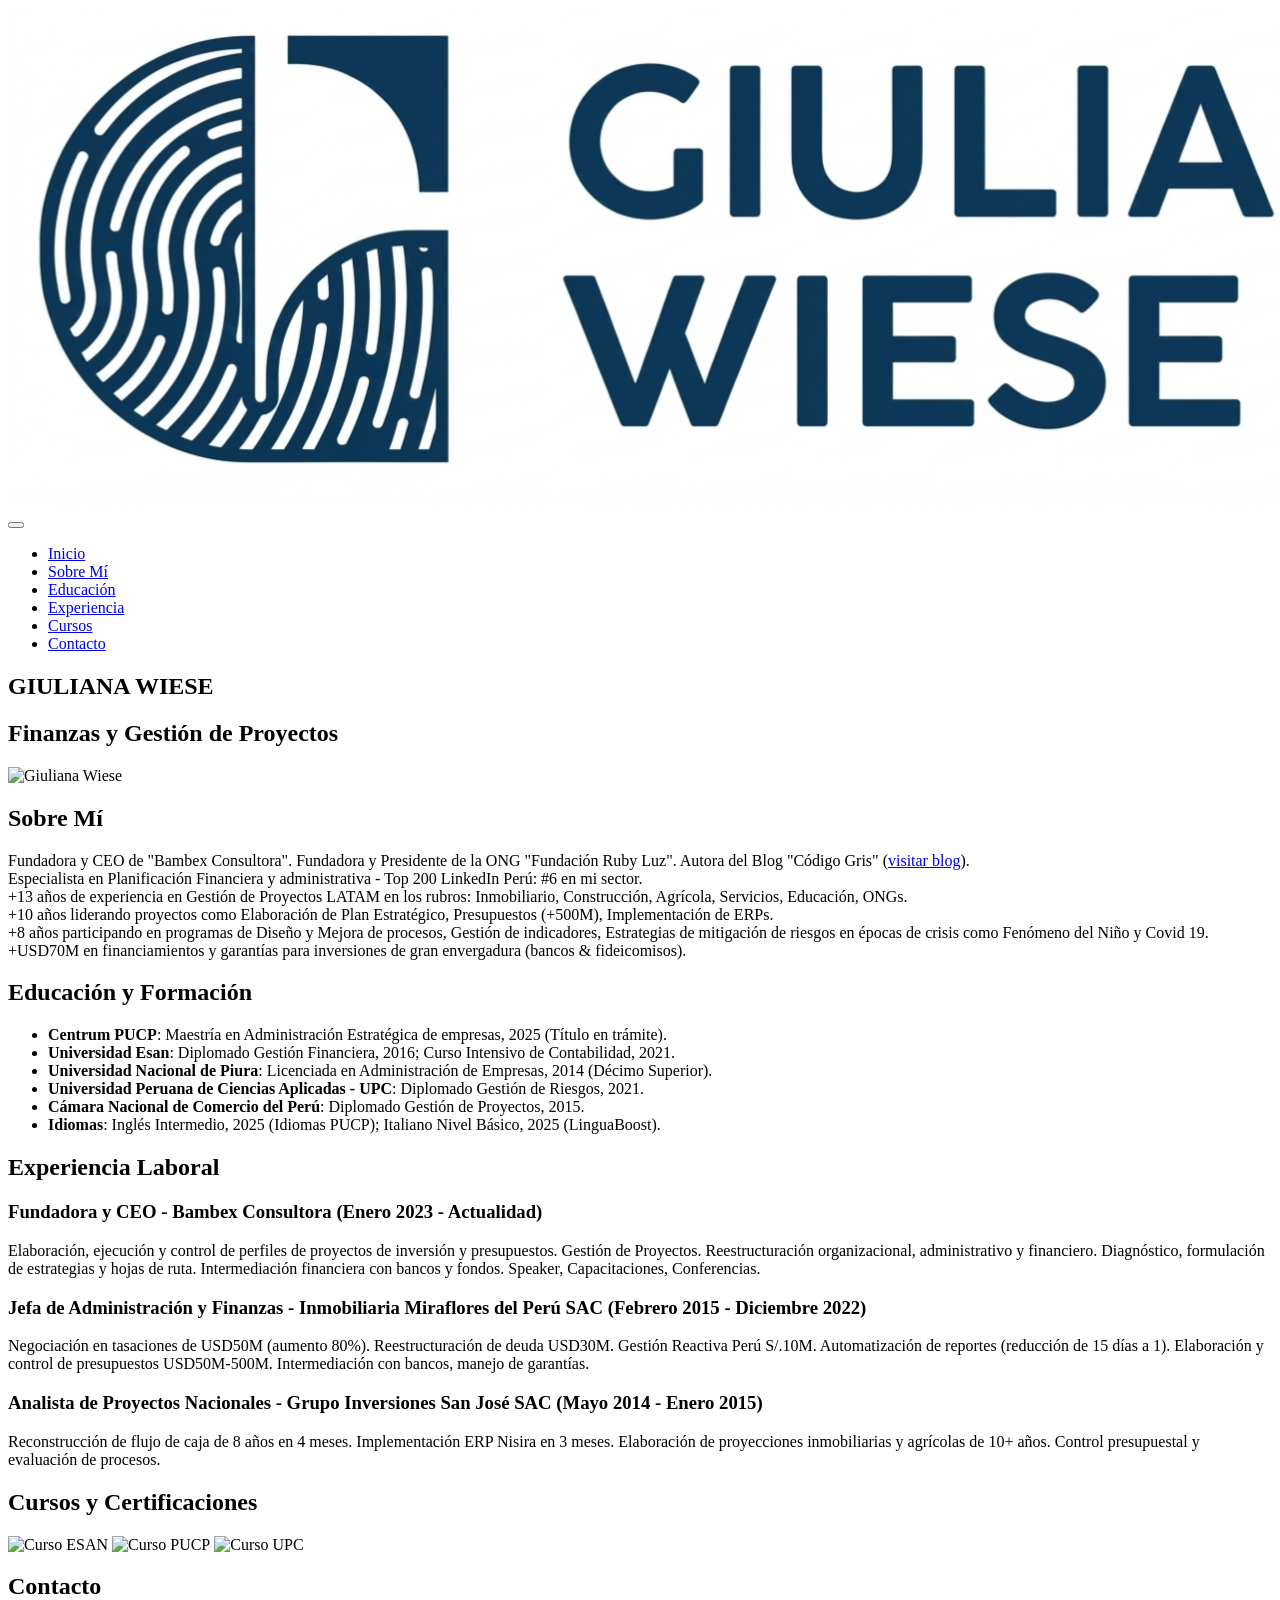
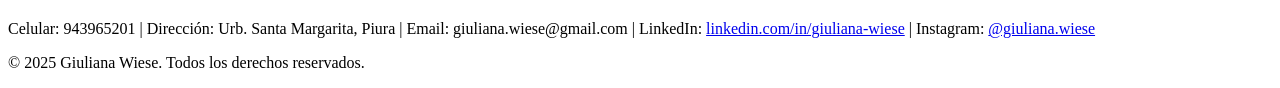
==== Giuliana_Wiese.html @ cbdc2ff4 "init" ====
<!DOCTYPE html>
<html lang="es">
<head>
    <meta charset="UTF-8">
    <meta name="viewport" content="width=device-width, initial-scale=1.0">
    <title>Giuliana Wiese</title>

    <!-- LOGO IDEA - ICONO DEL NAVEGADOR -->
    <link rel="shortcut icon" href="IMG/logo Giuliana Wiese.svg" type="image/x-icon">

    <link rel="stylesheet" href="CSS/styles.css">
</head>
<body>
    <script src="https://kit.fontawesome.com/812c8ee19a.js" crossorigin="anonymous"></script>

<header class="header">
    <div class="container">
        <img src="IMG/Giuliana Wiese.svg" alt="Logo Giuliana Wiese" class="logo">
        
        <button class="nav-toggle" aria-label="Abrir menú">
            <i class="fa-solid fa-bars"></i>
        </button>

        <nav class="nav">
            <ul class="nav-menu">
                <li><a href="#inicio">Inicio</a></li>
                <li><a href="#sobre-mi">Sobre Mí</a></li>
                <li><a href="#educacion">Educación</a></li>
                <li><a href="#proyectos">Experiencia</a></li>
                <li><a href="#cursos">Cursos</a></li>
                <li><a href="#contacto">Contacto</a></li>
            </ul>
        </nav>
    </div>
</header>

    <section id="inicio" class="hero">
        <div class="hero-content">
            <div class="hero-left">
                <h1>GIULIANA WIESE</h1>
                <h2>Finanzas y Gestión de Proyectos</h2>
            </div>
            <div class="hero-right">
                <img src="https://media.licdn.com/dms/image/v2/D4E03AQEKpZfNexnn1A/profile-displayphoto-crop_800_800/B4EZsaO39dKgAI-/0/1765671667204?e=1768435200&v=beta&t=50oir6DM-C23G1KbTkxs_FndCdaPCpqLBqgyTLRrye8" alt="Giuliana Wiese" class="hero-photo">
            </div>
        </div>
    </section>

    <section id="sobre-mi" class="section">
        <div class="container">
            <h2>Sobre Mí</h2>
            <p>Fundadora y CEO de "Bambex Consultora". Fundadora y Presidente de la ONG "Fundación Ruby Luz". Autora del Blog "Código Gris" (<a href="https://codigogris.blogspot.com/" target="_blank">visitar blog</a>).<br>
            Especialista en Planificación Financiera y administrativa - Top 200 LinkedIn Perú: #6 en mi sector.<br>
            +13 años de experiencia en Gestión de Proyectos LATAM en los rubros: Inmobiliario, Construcción, Agrícola, Servicios, Educación, ONGs.<br>
            +10 años liderando proyectos como Elaboración de Plan Estratégico, Presupuestos (+500M), Implementación de ERPs.<br>
            +8 años participando en programas de Diseño y Mejora de procesos, Gestión de indicadores, Estrategias de mitigación de riesgos en épocas de crisis como Fenómeno del Niño y Covid 19.<br>
            +USD70M en financiamientos y garantías para inversiones de gran envergadura (bancos & fideicomisos).</p>
        </div>
    </section>

    <section id="educacion" class="section bg-light">
        <div class="container">
            <h2>Educación y Formación</h2>
            <ul>
                <li><strong>Centrum PUCP</strong>: Maestría en Administración Estratégica de empresas, 2025 (Título en trámite).</li>
                <li><strong>Universidad Esan</strong>: Diplomado Gestión Financiera, 2016; Curso Intensivo de Contabilidad, 2021.</li>
                <li><strong>Universidad Nacional de Piura</strong>: Licenciada en Administración de Empresas, 2014 (Décimo Superior).</li>
                <li><strong>Universidad Peruana de Ciencias Aplicadas - UPC</strong>: Diplomado Gestión de Riesgos, 2021.</li>
                <li><strong>Cámara Nacional de Comercio del Perú</strong>: Diplomado Gestión de Proyectos, 2015.</li>
                <li><strong>Idiomas</strong>: Inglés Intermedio, 2025 (Idiomas PUCP); Italiano Nivel Básico, 2025 (LinguaBoost).</li>
            </ul>
        </div>
    </section>

    <section id="proyectos" class="section">
        <div class="container">
            <h2>Experiencia Laboral</h2>
            <div class="proyectos-grid">
                <div class="proyecto">
                    <h3>Fundadora y CEO - Bambex Consultora (Enero 2023 - Actualidad)</h3>
                    <p>Elaboración, ejecución y control de perfiles de proyectos de inversión y presupuestos. Gestión de Proyectos. Reestructuración organizacional, administrativo y financiero. Diagnóstico, formulación de estrategias y hojas de ruta. Intermediación financiera con bancos y fondos. Speaker, Capacitaciones, Conferencias.</p>
                </div>
                <div class="proyecto">
                    <h3>Jefa de Administración y Finanzas - Inmobiliaria Miraflores del Perú SAC (Febrero 2015 - Diciembre 2022)</h3>
                    <p>Negociación en tasaciones de USD50M (aumento 80%). Reestructuración de deuda USD30M. Gestión Reactiva Perú S/.10M. Automatización de reportes (reducción de 15 días a 1). Elaboración y control de presupuestos USD50M-500M. Intermediación con bancos, manejo de garantías.</p>
                </div>
                <div class="proyecto">
                    <h3>Analista de Proyectos Nacionales - Grupo Inversiones San José SAC (Mayo 2014 - Enero 2015)</h3>
                    <p>Reconstrucción de flujo de caja de 8 años en 4 meses. Implementación ERP Nisira en 3 meses. Elaboración de proyecciones inmobiliarias y agrícolas de 10+ años. Control presupuestal y evaluación de procesos.</p>
                </div>
            </div>
        </div>
    </section>

    <section id="cursos" class="section bg-light">
        <div class="container">
            <h2>Cursos y Certificaciones</h2>
            <div class="cursos-grid">
                <img src="https://capacitaciones.fri-esan.edu.pe/upload/certificates/174352535967ec15ef58862-certificado%20curso%20.png" alt="Curso ESAN">
                <img src="https://media.licdn.com/dms/image/v2/D4E22AQFYQ2NC1xnrow/feedshare-shrink_800/B4EZf3nHykHIAo-/0/1752205920283?e=2147483647&v=beta&t=PQYi19k3oQAfQqUS75nJ3C7Ima34NGa8TEet9ImayVM" alt="Curso PUCP">
                <img src="https://postgrado.upc.edu.pe/landings/images/certificados/certificacion-en-lean-construction-management.jpg" alt="Curso UPC">
            </div>
        </div>
    </section>

    <section id="contacto" class="section">
        <div class="container">
            <h2>Contacto</h2>
            <p>Celular: 943965201 | Dirección: Urb. Santa Margarita, Piura | Email: giuliana.wiese@gmail.com | LinkedIn: <a href="https://pe.linkedin.com/in/giuliana-wiese" target="_blank">linkedin.com/in/giuliana-wiese</a> | Instagram: <a href="https://www.instagram.com/giuliana.wiese/" target="_blank">@giuliana.wiese</a></p>
        </div>
    </section>

    <footer class="footer">
        <p>© 2025 Giuliana Wiese. Todos los derechos reservados.</p>
    </footer>

    <script src="JS/script.js"></script>
    <script>
    const navToggle = document.querySelector(".nav-toggle");
    const navMenu = document.querySelector(".nav");

    navToggle.addEventListener("click", () => {
        navMenu.classList.toggle("active");
    });
    </script>
</body>
</html>
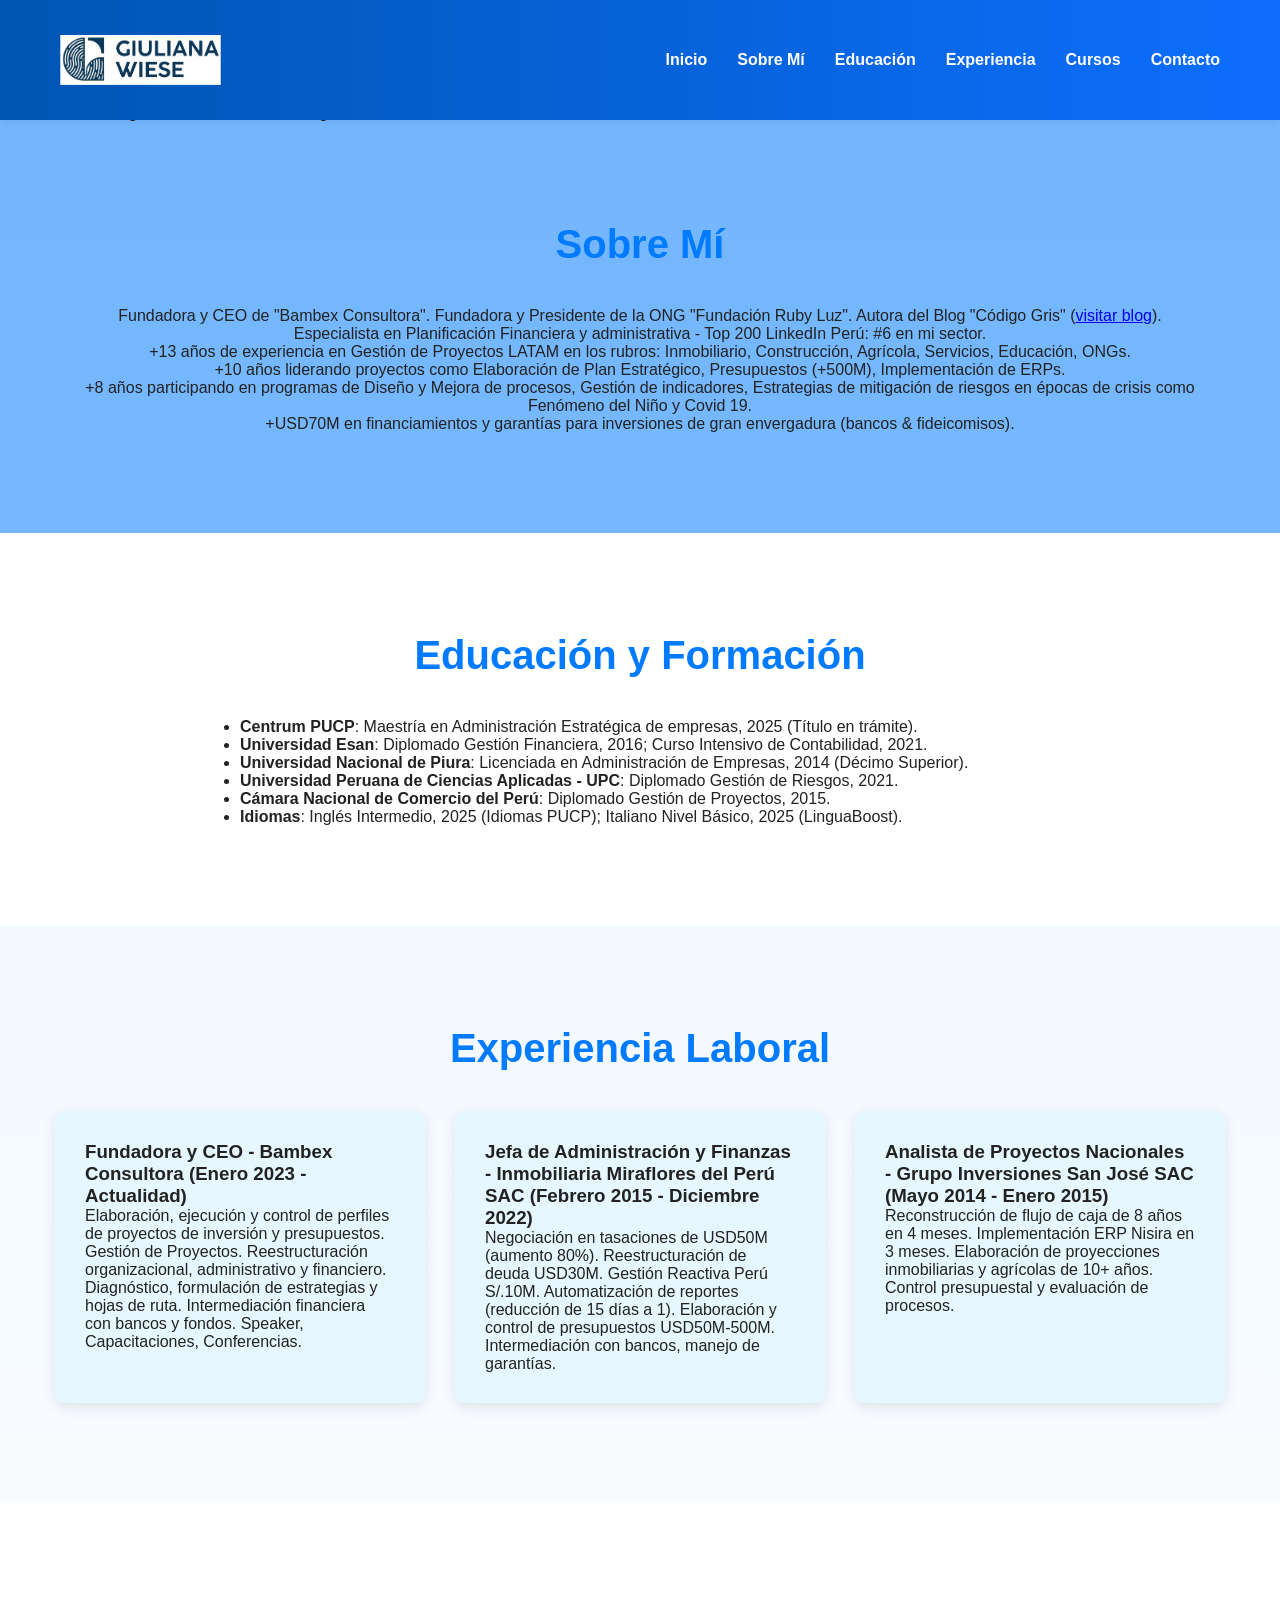
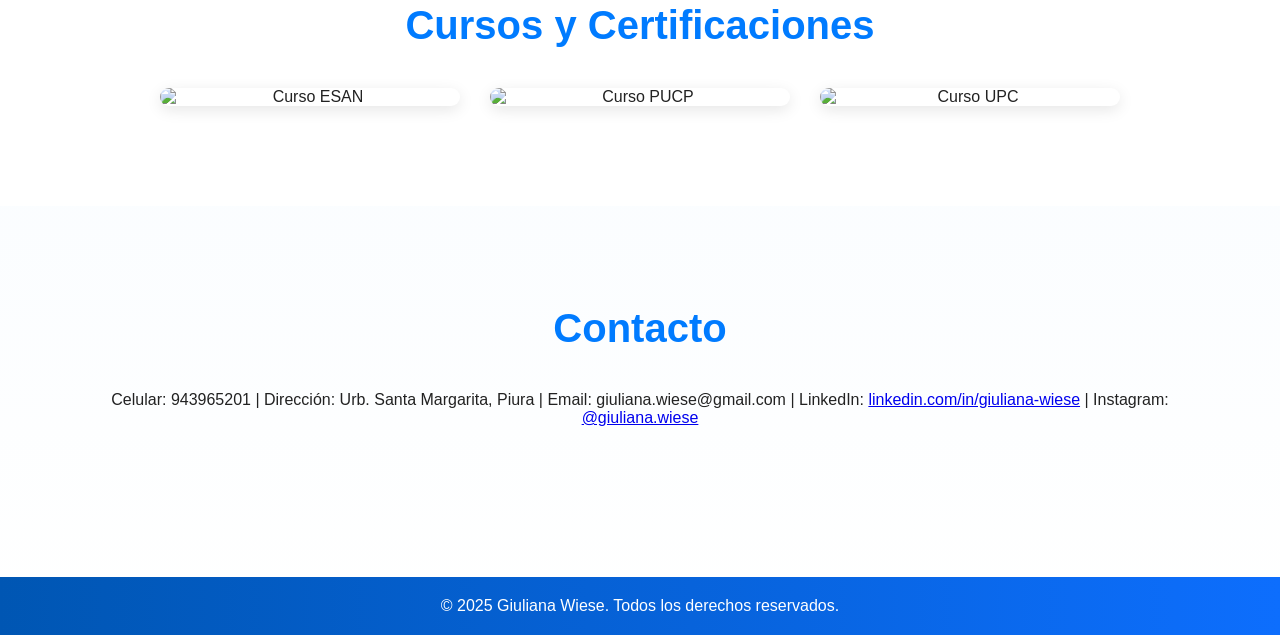
==== commit ba57800f: "df" ====
--- a/Giuliana_Wiese.html
+++ b/Giuliana_Wiese.html
@@ -8,7 +8,7 @@
     <!-- LOGO IDEA - ICONO DEL NAVEGADOR -->
     <link rel="shortcut icon" href="IMG/logo Giuliana Wiese.svg" type="image/x-icon">
 
-    <link rel="stylesheet" href="CSS/styles.css">
+    <link rel="stylesheet" href="css/styles.css">
 </head>
 <body>
     <script src="https://kit.fontawesome.com/812c8ee19a.js" crossorigin="anonymous"></script>
@@ -114,7 +114,7 @@
         <p>© 2025 Giuliana Wiese. Todos los derechos reservados.</p>
     </footer>
 
-    <script src="JS/script.js"></script>
+    <script src="js/script.js"></script>
     <script>
     const navToggle = document.querySelector(".nav-toggle");
     const navMenu = document.querySelector(".nav");
--- a/css/styles.css
+++ b/css/styles.css
@@ -0,0 +1,291 @@
+/* Reset básico */
+* {
+    margin: 0;
+    padding: 0;
+    box-sizing: border-box;
+}
+
+:root {
+    --blue-50: #e9f5ff;
+    --primary: #0d6efd;
+    --primary-dark: #0056b3;
+    --text: #222222;
+}
+
+body {
+    font-family: 'Arial', sans-serif;
+    background: linear-gradient(to bottom, var(--blue-50), #ffffff);
+    color: var(--text);
+}
+
+.container {
+    max-width: 1200px;
+    margin: 20px auto;
+    padding: 0 15px;
+}
+
+.header {
+    background: linear-gradient(to right, var(--primary-dark), var(--primary));
+    box-shadow: 0 2px 10px rgba(0, 0, 0, 0.08);
+    position: fixed;
+    width: 100%;
+    top: 0;
+    z-index: 1000;
+}
+
+.header .container {
+    display: flex;
+    justify-content: space-between;
+    align-items: center;
+    padding: 15px 20px;
+}
+
+.logo {
+    height: 50px;
+}
+
+.nav ul {
+    display: flex;
+    list-style: none;
+}
+
+.nav ul li {
+    margin-left: 30px;
+}
+
+.nav ul li a {
+    text-decoration: none;
+    color: #ffffff; /* blanco sobre header azul */
+    font-weight: bold;
+    transition: color 0.3s;
+}
+
+.nav ul li a:hover {
+    color: #cfeaff;
+}
+
+.btn {
+    background-color: var(--primary);
+    color: #ffffff;
+    padding: 10px 30px;
+    border-radius: 5px;
+    text-decoration: none;
+    font-weight: bold;
+    transition: background-color 0.3s;
+}
+.btn:hover {
+    background-color: var(--primary-dark);
+}
+
+.hero::before {
+    content: '';
+    position: absolute;
+    top: 0;
+    left: 0;
+    width: 100%;
+    height: 100%;
+    background-color: rgba(0, 123, 255, 0.5); /* Overlay azul claro */
+}
+
+.hero-content {
+    position: relative;
+    z-index: 1;
+    display: flex;
+    justify-content: space-between;
+    align-items: center;
+    width: 100%;
+    max-width: 1200px;
+    padding: 0 20px;
+}
+
+.hero-left {
+    flex: 1;
+    text-align: left;
+}
+
+.hero-left h1 {
+    font-size: 4rem;
+    margin-bottom: 20px;
+}
+
+.hero-left p {
+    font-size: 1.5rem;
+    margin-bottom: 30px;
+}
+
+.hero-right {
+    flex: 1;
+    display: flex;
+    justify-content: flex-end;
+}
+
+.hero-photo {
+    max-width: 400px;
+    opacity: 1;
+    border-radius: 20%;
+}
+
+.btn {
+    background-color: #ffffff;
+    color: #007bff;
+    padding: 10px 30px;
+    border-radius: 5px;
+    text-decoration: none;
+    font-weight: bold;
+    transition: background-color 0.3s;
+}
+
+.btn:hover {
+    background-color: #e6f0ff;
+}
+
+.section {
+    padding: 80px 0;
+    text-align: center;
+}
+
+.section h2 {
+    font-size: 2.5rem;
+    margin-bottom: 40px;
+    color: #007bff;
+}
+
+.section ul {
+    list-style-type: disc;
+    max-width: 800px;
+    margin: 0 auto;
+    text-align: left;
+}
+
+.bg-light {
+    background-color: #ffffff;
+}
+
+.proyectos-grid {
+    display: grid;
+    grid-template-columns: repeat(auto-fit, minmax(300px, 1fr));
+    gap: 30px;
+}
+
+.proyecto {
+    background-color: #e6f7ff;
+    padding: 30px;
+    border-radius: 10px;
+    box-shadow: 0 4px 15px rgba(0, 0, 0, 0.1);
+    text-align: left;
+}
+
+.cursos-grid {
+    display: flex;
+    justify-content: center;
+    gap: 30px;
+    flex-wrap: wrap;
+}
+
+.cursos-grid img {
+    width: 300px;
+    height: auto;
+    border-radius: 10px;
+    box-shadow: 0 4px 15px rgba(0, 0, 0, 0.1);
+}
+
+.footer {
+    background: linear-gradient(to right, var(--primary-dark), var(--primary));
+    color: white;
+    text-align: center;
+    padding: 20px 0;
+    margin-top: 50px;
+}
+
+/* Estilo del botón */
+.nav-toggle {
+    display: none; /* Se oculta en PC */
+    background: transparent;
+    border: none;
+    cursor: pointer;
+    /* Estilo del icono de FontAwesome */
+    font-size: 30px; 
+    color: #333; 
+}
+
+/* Responsivo */
+@media (max-width: 768px) {
+    .hero-content {
+        flex-direction: column;
+    }
+    .hero-left {
+        text-align: center;
+    }
+    .hero-right {
+        margin-top: 20px;
+        justify-content: center;
+    }
+    .hero-left h1 {
+        font-size: 3rem;
+    }
+    .nav ul {
+        flex-direction: column;
+    }
+    .nav ul li {
+        margin: 10px 0;
+    }
+    .nav-toggle {
+        display: block; /* Mostrar icono de barras */
+    }
+
+    .nav {
+        /* 1. Posicionamiento */
+        position: absolute;
+        top: 100%; /* Aparece justo debajo del header */
+        left: 0;
+        width: 100%;
+        background-color: #f8f8f8;
+        
+        /* 2. El truco del deslizamiento */
+        max-height: 0;        /* Altura inicial cero */
+        overflow: hidden;    /* Esconde lo que se sale de la caja */
+        opacity: 0;          /* Totalmente transparente */
+        transition: max-height 0.4s ease-in-out, opacity 0.3s ease; 
+    }
+
+    /* 3. Estado cuando el menú está ABIERTO */
+    .nav.active {
+        max-height: 500px;   /* Un valor mayor al tamaño real del menú */
+        opacity: 1;          /* Se vuelve visible */
+    }
+
+    /* Estilos de la lista */
+    .nav-menu {
+        flex-direction: column;
+        padding: 20px;
+        list-style: none;
+    }
+
+    .nav-menu li {
+        margin: 10px 0;
+        border-bottom: 1px solid #ddd; /* Separador opcional */
+    }
+}
+.section {
+    opacity: 0;
+    transform: translateY(50px);
+    transition: opacity 0.5s ease, transform 0.5s ease;
+}
+
+.section.visible {
+    opacity: 1;
+    transform: translateY(0);
+}
+
+.proyecto {
+    transition: transform 0.3s ease;
+}
+
+.hero-content {
+    opacity: 0;
+    transition: opacity 1s ease;
+}
+
+.hero-content.visible {
+    opacity: 1;
+}
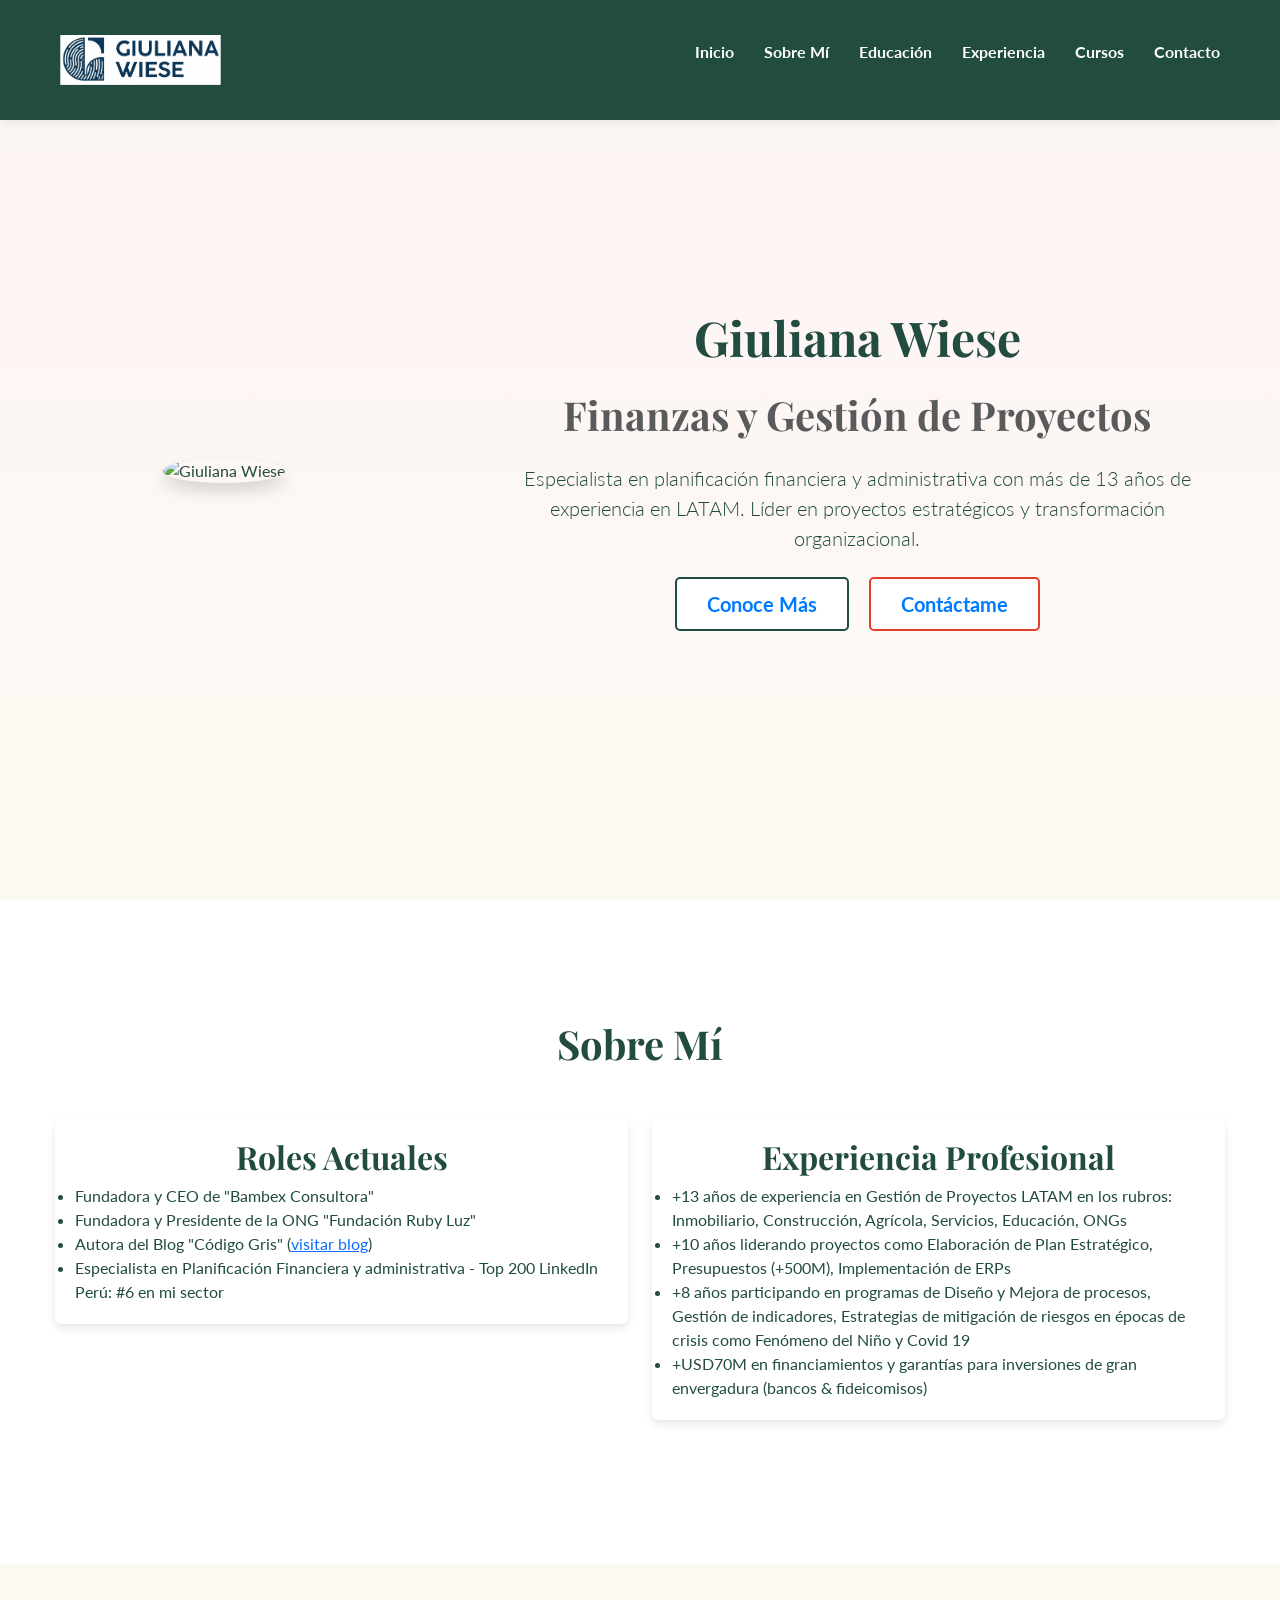
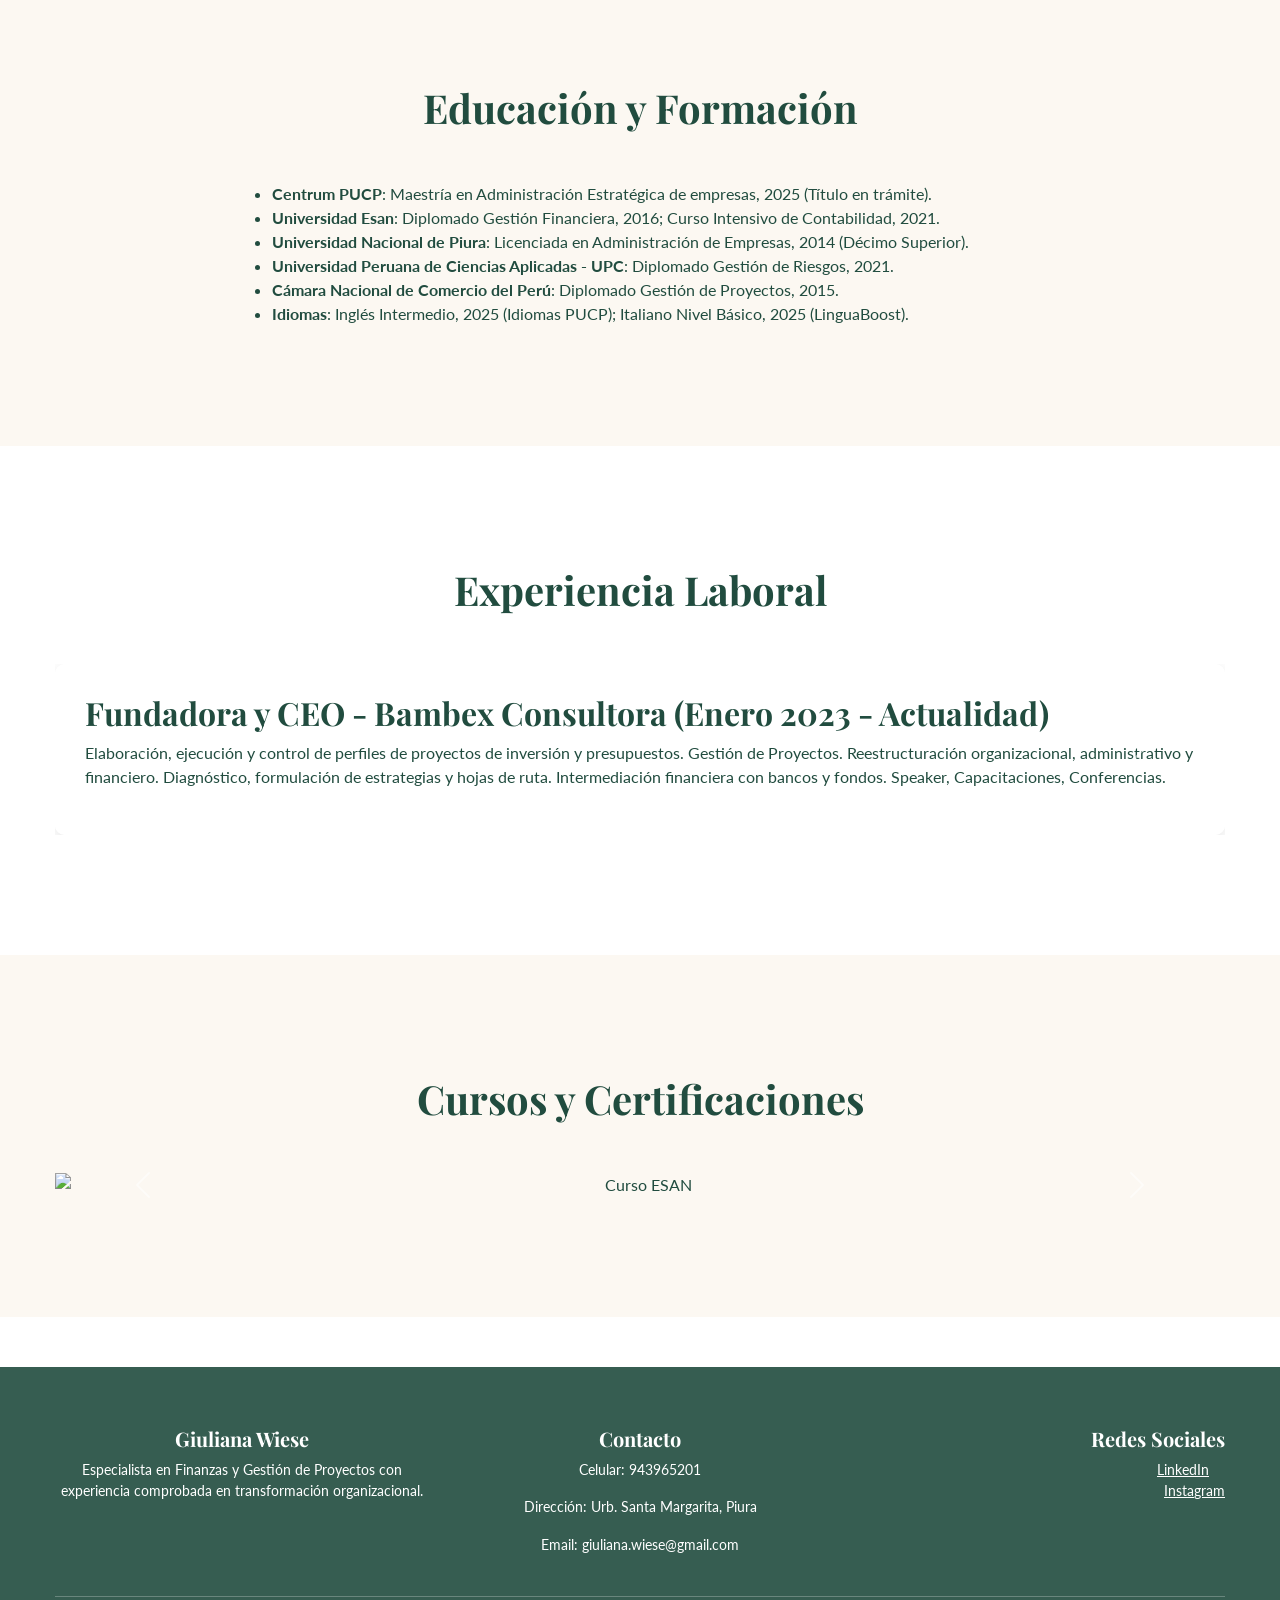
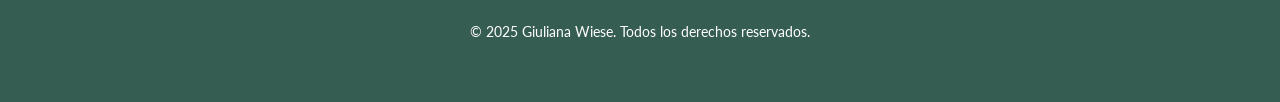
==== commit 3d0f1375: "sd" ====
--- a/Giuliana_Wiese.html
+++ b/Giuliana_Wiese.html
@@ -8,9 +8,14 @@
     <!-- LOGO IDEA - ICONO DEL NAVEGADOR -->
     <link rel="shortcut icon" href="IMG/logo Giuliana Wiese.svg" type="image/x-icon">
 
+    <!-- Bootstrap CSS -->
+    <link href="https://cdn.jsdelivr.net/npm/bootstrap@5.3.3/dist/css/bootstrap.min.css" rel="stylesheet">
+    <!-- Google Fonts -->
+    <link href="https://fonts.googleapis.com/css2?family=Playfair+Display:wght@400;700&family=Lato:wght@300;400;700&display=swap" rel="stylesheet">
+
     <link rel="stylesheet" href="css/styles.css">
 </head>
-<body>
+<body class="page-gradient">
     <script src="https://kit.fontawesome.com/812c8ee19a.js" crossorigin="anonymous"></script>
 
 <header class="header">
@@ -28,20 +33,25 @@
                 <li><a href="#educacion">Educación</a></li>
                 <li><a href="#proyectos">Experiencia</a></li>
                 <li><a href="#cursos">Cursos</a></li>
-                <li><a href="#contacto">Contacto</a></li>
+                <li><a href="#footer">Contacto</a></li>
             </ul>
         </nav>
     </div>
 </header>
 
     <section id="inicio" class="hero">
-        <div class="hero-content">
-            <div class="hero-left">
-                <h1>GIULIANA WIESE</h1>
-                <h2>Finanzas y Gestión de Proyectos</h2>
-            </div>
-            <div class="hero-right">
-                <img src="https://media.licdn.com/dms/image/v2/D4E03AQEKpZfNexnn1A/profile-displayphoto-crop_800_800/B4EZsaO39dKgAI-/0/1765671667204?e=1768435200&v=beta&t=50oir6DM-C23G1KbTkxs_FndCdaPCpqLBqgyTLRrye8" alt="Giuliana Wiese" class="hero-photo">
+        <div class="container">
+            <div class="row align-items-center">
+                <div class="col-md-4 col-12 text-center">
+                    <img src="https://media.licdn.com/dms/image/v2/D4E03AQEKpZfNexnn1A/profile-displayphoto-crop_800_800/B4EZsaO39dKgAI-/0/1765671667204?e=1768435200&v=beta&t=50oir6DM-C23G1KbTkxs_FndCdaPCpqLBqgyTLRrye8" alt="Giuliana Wiese" class="hero-photo img-fluid rounded-circle shadow">
+                </div>
+                <div class="col-md-8 col-12">
+                    <h1 class="mb-4">Giuliana Wiese</h1>
+                    <h2 class="mb-4 text-muted">Finanzas y Gestión de Proyectos</h2>
+                    <p class="lead mb-4">Especialista en planificación financiera y administrativa con más de 13 años de experiencia en LATAM. Líder en proyectos estratégicos y transformación organizacional.</p>
+                    <a href="#sobre-mi" class="btn btn-lg me-3">Conoce Más</a>
+                    <a href="wa.link/rp80px" class="btn btn-outline-accent btn-lg">Contáctame</a>
+                </div>
             </div>
         </div>
     </section>
@@ -49,12 +59,32 @@
     <section id="sobre-mi" class="section">
         <div class="container">
             <h2>Sobre Mí</h2>
-            <p>Fundadora y CEO de "Bambex Consultora". Fundadora y Presidente de la ONG "Fundación Ruby Luz". Autora del Blog "Código Gris" (<a href="https://codigogris.blogspot.com/" target="_blank">visitar blog</a>).<br>
-            Especialista en Planificación Financiera y administrativa - Top 200 LinkedIn Perú: #6 en mi sector.<br>
-            +13 años de experiencia en Gestión de Proyectos LATAM en los rubros: Inmobiliario, Construcción, Agrícola, Servicios, Educación, ONGs.<br>
-            +10 años liderando proyectos como Elaboración de Plan Estratégico, Presupuestos (+500M), Implementación de ERPs.<br>
-            +8 años participando en programas de Diseño y Mejora de procesos, Gestión de indicadores, Estrategias de mitigación de riesgos en épocas de crisis como Fenómeno del Niño y Covid 19.<br>
-            +USD70M en financiamientos y garantías para inversiones de gran envergadura (bancos & fideicomisos).</p>
+            <div class="row text-center mt-5">
+                <div class="col-md-6 mb-4">
+                    <div class="metric-card">
+                        <i class="fas fa-user-tie fa-3x mb-3"></i>
+                        <h3>Roles Actuales</h3>
+                        <ul class="activity-list">
+                            <li>Fundadora y CEO de "Bambex Consultora"</li>
+                            <li>Fundadora y Presidente de la ONG "Fundación Ruby Luz"</li>
+                            <li>Autora del Blog "Código Gris" (<a href="https://codigogris.blogspot.com/" target="_blank">visitar blog</a>)</li>
+                            <li>Especialista en Planificación Financiera y administrativa - Top 200 LinkedIn Perú: #6 en mi sector</li>
+                        </ul>
+                    </div>
+                </div>
+                <div class="col-md-6 mb-4">
+                    <div class="metric-card">
+                        <i class="fas fa-briefcase fa-3x mb-3"></i>
+                        <h3>Experiencia Profesional</h3>
+                        <ul class="activity-list">
+                            <li>+13 años de experiencia en Gestión de Proyectos LATAM en los rubros: Inmobiliario, Construcción, Agrícola, Servicios, Educación, ONGs</li>
+                            <li>+10 años liderando proyectos como Elaboración de Plan Estratégico, Presupuestos (+500M), Implementación de ERPs</li>
+                            <li>+8 años participando en programas de Diseño y Mejora de procesos, Gestión de indicadores, Estrategias de mitigación de riesgos en épocas de crisis como Fenómeno del Niño y Covid 19</li>
+                            <li>+USD70M en financiamientos y garantías para inversiones de gran envergadura (bancos & fideicomisos)</li>
+                        </ul>
+                    </div>
+                </div>
+            </div>
         </div>
     </section>
 
@@ -75,19 +105,35 @@
     <section id="proyectos" class="section">
         <div class="container">
             <h2>Experiencia Laboral</h2>
-            <div class="proyectos-grid">
-                <div class="proyecto">
-                    <h3>Fundadora y CEO - Bambex Consultora (Enero 2023 - Actualidad)</h3>
-                    <p>Elaboración, ejecución y control de perfiles de proyectos de inversión y presupuestos. Gestión de Proyectos. Reestructuración organizacional, administrativo y financiero. Diagnóstico, formulación de estrategias y hojas de ruta. Intermediación financiera con bancos y fondos. Speaker, Capacitaciones, Conferencias.</p>
-                </div>
-                <div class="proyecto">
-                    <h3>Jefa de Administración y Finanzas - Inmobiliaria Miraflores del Perú SAC (Febrero 2015 - Diciembre 2022)</h3>
-                    <p>Negociación en tasaciones de USD50M (aumento 80%). Reestructuración de deuda USD30M. Gestión Reactiva Perú S/.10M. Automatización de reportes (reducción de 15 días a 1). Elaboración y control de presupuestos USD50M-500M. Intermediación con bancos, manejo de garantías.</p>
-                </div>
-                <div class="proyecto">
-                    <h3>Analista de Proyectos Nacionales - Grupo Inversiones San José SAC (Mayo 2014 - Enero 2015)</h3>
-                    <p>Reconstrucción de flujo de caja de 8 años en 4 meses. Implementación ERP Nisira en 3 meses. Elaboración de proyecciones inmobiliarias y agrícolas de 10+ años. Control presupuestal y evaluación de procesos.</p>
-                </div>
+            <div id="proyectosCarousel" class="carousel slide" data-bs-ride="carousel">
+                <div class="carousel-inner">
+                    <div class="carousel-item active">
+                        <div class="proyecto">
+                            <h3>Fundadora y CEO - Bambex Consultora (Enero 2023 - Actualidad)</h3>
+                            <p>Elaboración, ejecución y control de perfiles de proyectos de inversión y presupuestos. Gestión de Proyectos. Reestructuración organizacional, administrativo y financiero. Diagnóstico, formulación de estrategias y hojas de ruta. Intermediación financiera con bancos y fondos. Speaker, Capacitaciones, Conferencias.</p>
+                        </div>
+                    </div>
+                    <div class="carousel-item">
+                        <div class="proyecto">
+                            <h3>Jefa de Administración y Finanzas - Inmobiliaria Miraflores del Perú SAC (Febrero 2015 - Diciembre 2022)</h3>
+                            <p>Negociación en tasaciones de USD50M (aumento 80%). Reestructuración de deuda USD30M. Gestión Reactiva Perú S/.10M. Automatización de reportes (reducción de 15 días a 1). Elaboración y control de presupuestos USD50M-500M. Intermediación con bancos, manejo de garantías.</p>
+                        </div>
+                    </div>
+                    <div class="carousel-item">
+                        <div class="proyecto">
+                            <h3>Analista de Proyectos Nacionales - Grupo Inversiones San José SAC (Mayo 2014 - Enero 2015)</h3>
+                            <p>Reconstrucción de flujo de caja de 8 años en 4 meses. Implementación ERP Nisira en 3 meses. Elaboración de proyecciones inmobiliarias y agrícolas de 10+ años. Control presupuestal y evaluación de procesos.</p>
+                        </div>
+                    </div>
+                </div>
+                <button class="carousel-control-prev" type="button" data-bs-target="#proyectosCarousel" data-bs-slide="prev">
+                    <span class="carousel-control-prev-icon" aria-hidden="true"></span>
+                    <span class="visually-hidden">Previous</span>
+                </button>
+                <button class="carousel-control-next" type="button" data-bs-target="#proyectosCarousel" data-bs-slide="next">
+                    <span class="carousel-control-next-icon" aria-hidden="true"></span>
+                    <span class="visually-hidden">Next</span>
+                </button>
             </div>
         </div>
     </section>
@@ -95,26 +141,57 @@
     <section id="cursos" class="section bg-light">
         <div class="container">
             <h2>Cursos y Certificaciones</h2>
-            <div class="cursos-grid">
-                <img src="https://capacitaciones.fri-esan.edu.pe/upload/certificates/174352535967ec15ef58862-certificado%20curso%20.png" alt="Curso ESAN">
-                <img src="https://media.licdn.com/dms/image/v2/D4E22AQFYQ2NC1xnrow/feedshare-shrink_800/B4EZf3nHykHIAo-/0/1752205920283?e=2147483647&v=beta&t=PQYi19k3oQAfQqUS75nJ3C7Ima34NGa8TEet9ImayVM" alt="Curso PUCP">
-                <img src="https://postgrado.upc.edu.pe/landings/images/certificados/certificacion-en-lean-construction-management.jpg" alt="Curso UPC">
-            </div>
-        </div>
-    </section>
-
-    <section id="contacto" class="section">
-        <div class="container">
-            <h2>Contacto</h2>
-            <p>Celular: 943965201 | Dirección: Urb. Santa Margarita, Piura | Email: giuliana.wiese@gmail.com | LinkedIn: <a href="https://pe.linkedin.com/in/giuliana-wiese" target="_blank">linkedin.com/in/giuliana-wiese</a> | Instagram: <a href="https://www.instagram.com/giuliana.wiese/" target="_blank">@giuliana.wiese</a></p>
-        </div>
-    </section>
-
-    <footer class="footer">
-        <p>© 2025 Giuliana Wiese. Todos los derechos reservados.</p>
+            <div id="cursosCarousel" class="carousel slide" data-bs-ride="carousel">
+                <div class="carousel-inner">
+                    <div class="carousel-item active">
+                        <img src="https://capacitaciones.fri-esan.edu.pe/upload/certificates/174352535967ec15ef58862-certificado%20curso%20.png" alt="Curso ESAN" class="d-block w-100">
+                    </div>
+                    <div class="carousel-item">
+                        <img src="https://media.licdn.com/dms/image/v2/D4E22AQFYQ2NC1xnrow/feedshare-shrink_800/B4EZf3nHykHIAo-/0/1752205920283?e=2147483647&v=beta&t=PQYi19k3oQAfQqUS75nJ3C7Ima34NGa8TEet9ImayVM" alt="Curso PUCP" class="d-block w-100">
+                    </div>
+                    <div class="carousel-item">
+                        <img src="https://postgrado.upc.edu.pe/landings/images/certificados/certificacion-en-lean-construction-management.jpg" alt="Curso UPC" class="d-block w-100">
+                    </div>
+                </div>
+                <button class="carousel-control-prev" type="button" data-bs-target="#cursosCarousel" data-bs-slide="prev">
+                    <span class="carousel-control-prev-icon" aria-hidden="true"></span>
+                    <span class="visually-hidden">Previous</span>
+                </button>
+                <button class="carousel-control-next" type="button" data-bs-target="#cursosCarousel" data-bs-slide="next">
+                    <span class="carousel-control-next-icon" aria-hidden="true"></span>
+                    <span class="visually-hidden">Next</span>
+                </button>
+            </div>
+        </div>
+    </section>
+
+    <footer id="footer" class="footer">
+        <div class="container">
+            <div class="row">
+                <div class="col-md-4">
+                    <h5>Giuliana Wiese</h5>
+                    <p>Especialista en Finanzas y Gestión de Proyectos con experiencia comprobada en transformación organizacional.</p>
+                </div>
+                <div class="col-md-4">
+                    <h5>Contacto</h5>
+                    <p><i class="fas fa-phone"></i> Celular: 943965201</p>
+                    <p><i class="fas fa-map-marker-alt"></i> Dirección: Urb. Santa Margarita, Piura</p>
+                    <p><i class="fas fa-envelope"></i> Email: giuliana.wiese@gmail.com</p>
+                </div>
+                <div class="col-md-4 text-md-end">
+                    <h5>Redes Sociales</h5>
+                    <a href="https://pe.linkedin.com/in/giuliana-wiese" target="_blank" class="text-white me-3"><i class="fab fa-linkedin"></i> LinkedIn</a><br>
+                    <a href="https://www.instagram.com/giuliana.wiese/" target="_blank" class="text-white"><i class="fab fa-instagram"></i> Instagram</a>
+                </div>
+            </div>
+            <hr class="my-4">
+            <p class="mb-0">© 2025 Giuliana Wiese. Todos los derechos reservados.</p>
+        </div>
     </footer>
 
     <script src="js/script.js"></script>
+    <!-- Bootstrap JS -->
+    <script src="https://cdn.jsdelivr.net/npm/bootstrap@5.3.3/dist/js/bootstrap.bundle.min.js"></script>
     <script>
     const navToggle = document.querySelector(".nav-toggle");
     const navMenu = document.querySelector(".nav");
--- a/css/styles.css
+++ b/css/styles.css
@@ -7,15 +7,49 @@
 
 :root {
     --blue-50: #e9f5ff;
-    --primary: #0d6efd;
-    --primary-dark: #0056b3;
-    --text: #222222;
+    --primary: #214C3F; /* Verde oscuro predominante */
+    --accent: #E33E2B; /* Rojo sutil */
+    --background: #FCF8F2; /* Crema claro */
+    --text: #214C3F; /* Verde oscuro */
+    --shadow: rgba(33, 76, 63, 0.1);
 }
 
 body {
-    font-family: 'Arial', sans-serif;
-    background: linear-gradient(to bottom, var(--blue-50), #ffffff);
+    font-family: 'Lato', sans-serif;
+    background: linear-gradient(180deg, var(--background) 0%, rgba(227, 62, 43, 0.05) 30%, rgba(252, 248, 242, 0.9) 70%, var(--background) 100%);
+    background-attachment: fixed;
+    background-repeat: no-repeat;
+    background-size: cover;
     color: var(--text);
+}
+
+/* Tipografía profesional */
+h1, h2, h3, h4, h5, h6 {
+    font-family: 'Playfair Display', serif;
+    font-weight: 700;
+    color: var(--primary-dark);
+}
+
+h1 {
+    font-size: 3rem;
+}
+
+h2 {
+    font-size: 2.5rem;
+}
+
+h3 {
+    font-size: 2rem;
+}
+
+/* Ensure html/body take full height so gradient fills page */
+html, body {
+    height: 100%;
+}
+
+/* Class applied to body to guarantee gradient covers full viewport and content */
+.page-gradient {
+    min-height: 100vh;
 }
 
 .container {
@@ -25,8 +59,8 @@
 }
 
 .header {
-    background: linear-gradient(to right, var(--primary-dark), var(--primary));
-    box-shadow: 0 2px 10px rgba(0, 0, 0, 0.08);
+    background: var(--primary);
+    box-shadow: 0 2px 10px var(--shadow);
     position: fixed;
     width: 100%;
     top: 0;
@@ -72,19 +106,53 @@
     text-decoration: none;
     font-weight: bold;
     transition: background-color 0.3s;
+    border: 2px solid var(--primary);
 }
 .btn:hover {
-    background-color: var(--primary-dark);
-}
-
-.hero::before {
-    content: '';
-    position: absolute;
-    top: 0;
-    left: 0;
-    width: 100%;
-    height: 100%;
-    background-color: rgba(0, 123, 255, 0.5); /* Overlay azul claro */
+    background-color: var(--accent);
+    border-color: var(--accent);
+}
+
+.btn-outline-accent {
+    background-color: transparent;
+    color: var(--accent);
+    border: 2px solid var(--accent);
+}
+
+.btn-outline-accent:hover {
+    background-color: var(--accent);
+    color: white;
+}
+
+.hero .col-md-4 {
+    padding-right: 3rem;
+}
+
+.hero .col-md-8 {
+    padding-left: 3rem;
+}
+
+@media (max-width: 767px) {
+    .hero .col-md-4,
+    .hero .col-md-8 {
+        padding-left: 1rem;
+        padding-right: 1rem;
+    }
+    
+    .hero-photo {
+        max-width: 200px;
+    }
+}
+
+.hero {
+    background: transparent;
+    min-height: 100vh;
+    display: flex;
+    align-items: center;
+    justify-content: center;
+    position: relative;
+    padding: 100px 20px 60px; /* Top padding for fixed header */
+    text-align: center;
 }
 
 .hero-content {
@@ -140,14 +208,19 @@
 }
 
 .section {
-    padding: 80px 0;
+    padding: 100px 0;
     text-align: center;
+    background: transparent;
 }
 
 .section h2 {
     font-size: 2.5rem;
-    margin-bottom: 40px;
-    color: #007bff;
+    margin-bottom: 50px;
+    color: var(--primary-dark);
+}
+
+.bg-light {
+    background: var(--background) !important;
 }
 
 .section ul {
@@ -158,7 +231,7 @@
 }
 
 .bg-light {
-    background-color: #ffffff;
+    background: transparent;
 }
 
 .proyectos-grid {
@@ -168,11 +241,42 @@
 }
 
 .proyecto {
-    background-color: #e6f7ff;
+    background: rgba(255,255,255,0.95);
     padding: 30px;
     border-radius: 10px;
     box-shadow: 0 4px 15px rgba(0, 0, 0, 0.1);
     text-align: left;
+}
+
+.metric-card {
+    background: rgba(255,255,255,0.95);
+    border-radius: 8px;
+    padding: 20px;
+    box-shadow: 0 4px 8px rgba(0,0,0,0.1);
+    transition: transform 0.3s ease;
+    text-align: center;
+}
+
+.metric-card:hover {
+    transform: translateY(-5px);
+}
+
+.metric-card i {
+    color: var(--primary);
+}
+
+.activity-list li {
+    transition: transform 0.3s ease;
+}
+
+.activity-list li:hover {
+    transform: scale(1.05);
+}
+
+.activity-list {
+    text-align: left;
+    list-style: none;
+    padding: 0;
 }
 
 .cursos-grid {
@@ -288,4 +392,12 @@
 
 .hero-content.visible {
     opacity: 1;
+}
+
+.footer {
+    background: rgba(33, 76, 63, 0.9);
+    color: white;
+    text-align: center;
+    padding: 40px 20px;
+    font-size: 0.9rem;
 }
